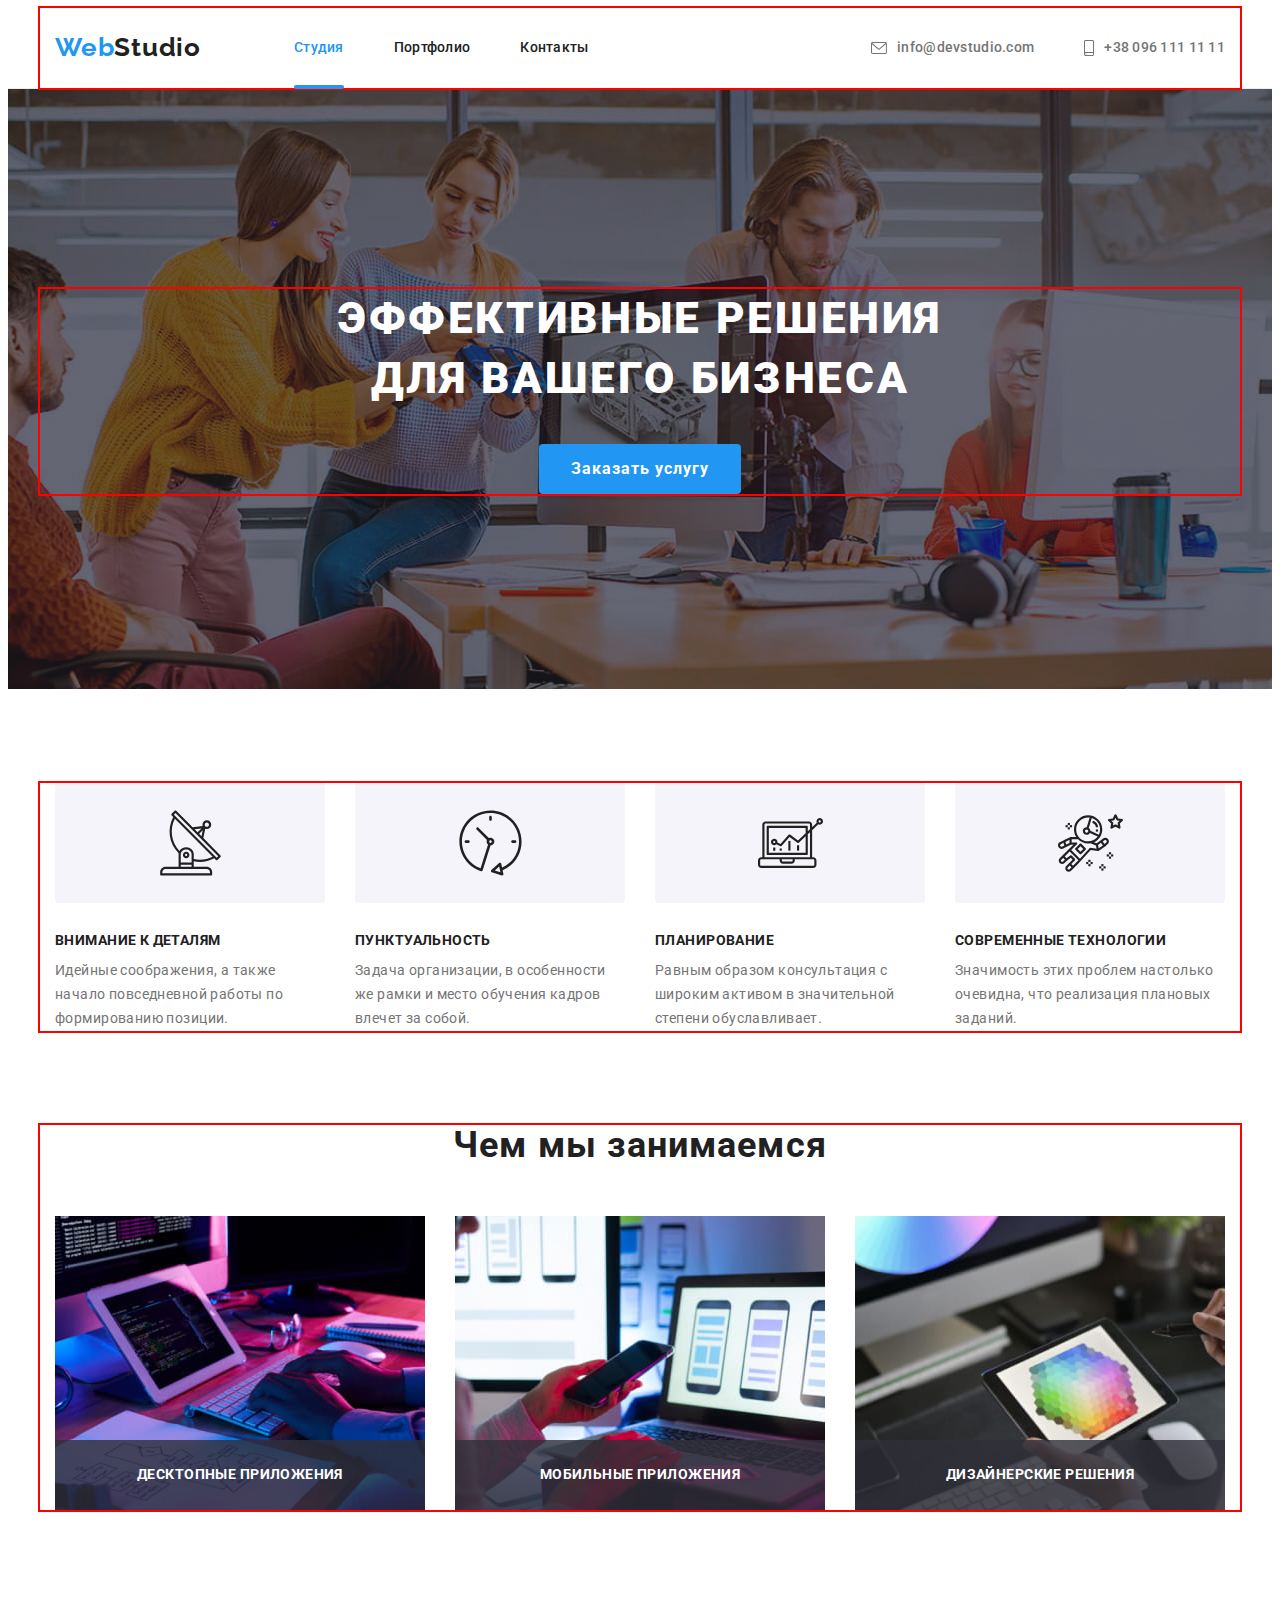
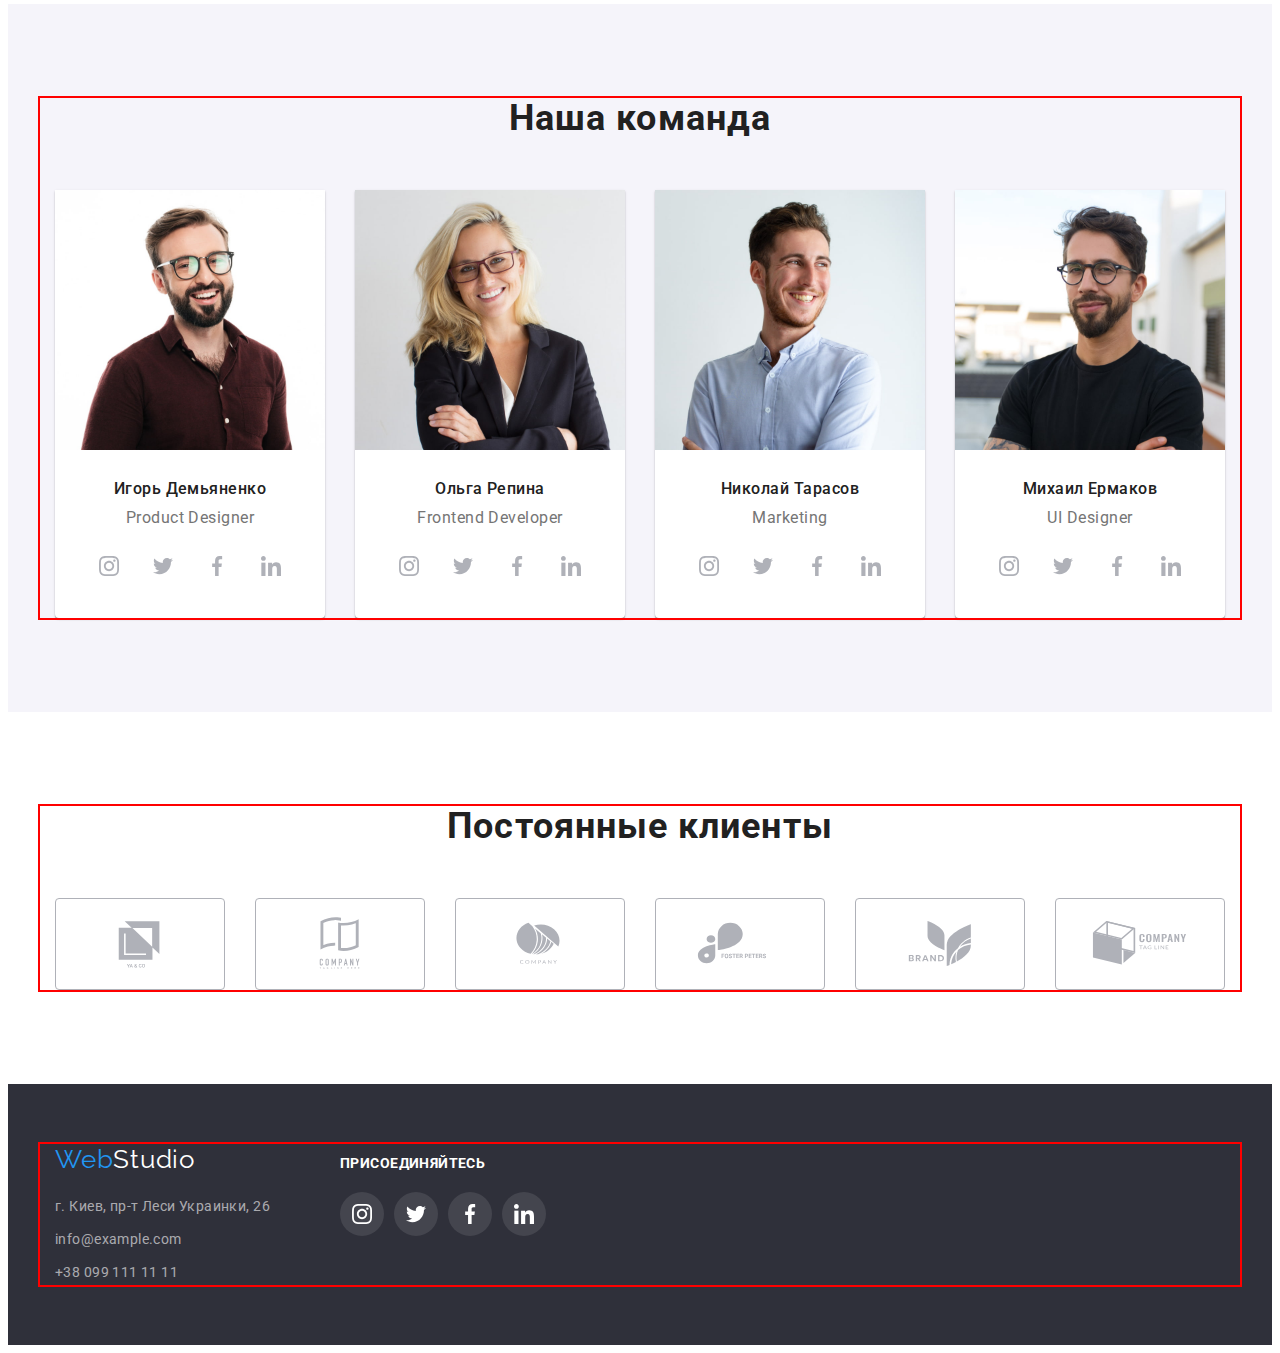
==== index.html @ 6e66786e "adding files" ====
<!DOCTYPE html>
<html lang="ru">
  <head>
    <meta charset="UTF-8" />
    <meta http-equiv="X-UA-Compatible" content="IE=edge" />
    <meta name="viewport" content="width=device-width, initial-scale=1.0" />
    <title>Document</title>
    <link
      href="https://fonts.googleapis.com/css2?family=Raleway:wght@700&family=Roboto:wght@400;500;700;900&display=swap"
      rel="stylesheet"
    />
    <link
      rel="stylesheet"
      href="https://cdnjs.cloudflare.com/ajax/libs/modern-normalize/1.1.0/modern-normalize.min.css"
      integrity="sha512-wpPYUAdjBVSE4KJnH1VR1HeZfpl1ub8YT/NKx4PuQ5NmX2tKuGu6U/JRp5y+Y8XG2tV+wKQpNHVUX03MfMFn9Q=="
      crossorigin="anonymous"
      referrerpolicy="no-referrer"
    />
     <link
    rel="stylesheet"
    href="https://cdnjs.cloudflare.com/ajax/libs/animate.css/4.1.1/animate.min.css"
  />
    <link rel="stylesheet" href="./css/styles.css" />
  </head>
  <body class="page">
    <header class="header">
      <div class="container header-container">
        <nav class="nav-general">
          <a href="" class="logo link">
            <span class="accent">Web</span>Studio
          </a>
          <ul class="sitenav list">
            <li class="nav-item">
              <a class="sitenav-link current link" href="">Студия</a>
            </li>
            <li class="nav-item">
              <a class="sitenav-link link" href="./portfolio.html">Портфолио</a>
            </li>
            <li class="nav-item">
              <a class="sitenav-link link" href="">Контакты</a>
            </li>
          </ul>
        </nav>
        <ul class="authnav-list list">
          <li class="sitenav-item">


            <a class="link authnav-link" href="mailto:info@devstudio.com"
              > <svg class="header-icon" width="16" height="12">
                <use href="./images/symbol-defs.svg#icon-envelope"></use>
                </svg>
              info@devstudio.com</a
            >
          </li>
          <li class="sitenav-item">
            <a class="authnav-link link" href="tel:+380961111111"
              > 
              <svg class="header-icon" width="10" height="16">
                <use href="./images/symbol-defs.svg#icon-smartphone"></use>
                </svg>
                +38 096 111 11 11</a
            >
          </li>
        </ul>
      </div>
    </header>
    <main>
      <section class="hero">
        <div class="container">
          <h1 class="hero-title">Эффективные решения для вашего бизнеса</h1>
          <button class="hero-button" type="button" data-modal-open>Заказать услугу</button>
        </div>
       
      </section>
      <section class="section features">
        <div class="container">
          <h2 class="visually-hidden"> Features </h2>
         
          
          <ul class="features-list list">
            <li class="features-item">
               <div class="features-icon-content">
                      <svg class="features-icon" width="65px" height="70px">
                        <use href="./images/symbol-defs.svg#icon-antenna"></use>
                      </svg>
          </div>
              <h3 class="features-title">Внимание к деталям</h3>
              <p class="features-text">
                Идейные соображения, а также начало повседневной работы по
                формированию позиции.
              </p>
            </li>
            <li class="features-item">
               <div class="features-icon-content">
                      <svg class="features-icon" width="65px" height="70px">
                        <use href="./images/symbol-defs.svg#icon-clock"></use>
                      </svg>
          </div>

              <h3 class="features-title">Пунктуальность</h3>
              <p class="features-text">
                Задача организации, в особенности же рамки и место обучения
                кадров влечет за собой.
              </p>
            </li>
            <li class="features-item">
               <div class="features-icon-content">
                      <svg class="features-icon" width="65px" height="70px">
                        <use href="./images/symbol-defs.svg#icon-diagram"></use>
                      </svg>
          </div>
              
              <h3 class="features-title">Планирование</h3>
              <p class="features-text">
                Равным образом консультация с широким активом в значительной
                степени обуславливает.
              </p>
            </li>
            <li class="features-item">
              <div class="features-icon-content">
                      <svg class="features-icon" width="65px" height="70px">
                        <use href="./images/symbol-defs.svg#icon-astronaut"></use>
                      </svg>
          </div>
              <h3 class="features-title">Современные технологии</h3>
              <p class="features-text">
                Значимость этих проблем настолько очевидна, что реализация
                плановых заданий.
              </p>
            </li>
          </ul>
        </div>
      </section>
      <section class=" section about-us">
        <div class="container">
          <h2 class="about">Чем мы занимаемся</h2>
          <ul class="about-list list">
            <li class="about-item">
                <img
                src="./images/img1.jpg"
                alt="руки на клавиатуре"
                width="370"
                height="294"
              />
              <p class="about-us-text"> Десктопные приложения </p>
              
            </li>
            <li class="about-item">
               
              <img
                src="./images/img2.jpg"
                alt="телефон в руках"
                width="370"
                height="294"
              />
              
               <p class="about-us-text"> Мобильные приложения </p>
              
            </li>
            <li class="about-item">
               
              <img
                src="./images/img3.jpg"
                alt="планшет в руках"
                width="370"
                height="294"
              />
              
               <p class="about-us-text"> Дизайнерские решения </p>
              
            </li>
          </ul>
        </div>
      </section>
      <section class="section team-background">
        <div class="container">
          <h2 class="team">Наша команда</h2>
        <div class="team-content">
          <ul class="team-list list">
            <li class="team-item">
              <img
                src="./images/team1.jpg"
                alt="мужчина в очках"
                width="270"
                height="260"
              />
              <div class="team-padding">
                <h3 class="team-title">Игорь Демьяненко</h3>
                <p class="team-text">Product Designer</p>
                <ul class="team-social-list list">
                  <li class="team-social-item">
                    <a href="" class="team-social-link link">
                      <svg class="team-social-icon" width="20" height="20">
                        <use href="./images/symbol-defs.svg#icon-instagram"></use>
                      </svg>
                    </a>
                  </li>
                   <li class="team-social-item">
                    <a href="" class="team-social-link link">
                      <svg class="team-social-icon" width="20" height="20">
                        <use href="./images/symbol-defs.svg#icon-twitter"></use>
                      </svg>
                    </a>
                  </li>
                   <li class="team-social-item">
                    <a href="" class="team-social-link link">
                      <svg class="team-social-icon" width="20" height="20">
                        <use href="./images/symbol-defs.svg#icon-facebook"></use>
                      </svg>
                    </a>
                  </li>
                   <li class="team-social-item">
                    <a href="" class="team-social-link link">
                      <svg class="team-social-icon" width="20" height="20">
                        <use href="./images/symbol-defs.svg#icon-linkedin"></use>
                      </svg>
                    </a>
                  </li>
                </ul>
              </div>
            </li>
            <li class="team-item">
              <img
                src="./images/team2.jpg"
                alt="женщина в очках"
                width="270"
                height="260"
              />
              <div class="team-padding">
                <h3 class="team-title">Ольга Репина</h3>
                <p class="team-text">Frontend Developer</p>
                 <ul class="team-social-list list">
                  <li class="team-social-item">
                    <a href="" class="team-social-link link">
                      <svg class="team-social-icon" width="20" height="20">
                        <use href="./images/symbol-defs.svg#icon-instagram"></use>
                      </svg>
                    </a>
                  </li>
                   <li class="team-social-item">
                    <a href="" class="team-social-link link">
                      <svg class="team-social-icon" width="20" height="20">
                        <use href="./images/symbol-defs.svg#icon-twitter"></use>
                      </svg>
                    </a>
                  </li>
                   <li class="team-social-item">
                    <a href="" class="team-social-link link">
                      <svg class="team-social-icon" width="20" height="20">
                        <use href="./images/symbol-defs.svg#icon-facebook"></use>
                      </svg>
                    </a>
                  </li>
                   <li class="team-social-item">
                    <a href="" class="team-social-link link">
                      <svg class="team-social-icon" width="20" height="20">
                        <use href="./images/symbol-defs.svg#icon-linkedin"></use>
                      </svg>
                    </a>
                  </li>
                </ul>
              </div>
            </li>
            <li class="team-item">
              <img
                src="./images/team3.jpg"
                alt="мужчина в голубой рубашке"
                width="270"
                height="260"
              />
              <div class="team-padding">
                <h3 class="team-title">Николай Тарасов</h3>
                <p class="team-text">Marketing</p>
                 <ul class="team-social-list list">
                  <li class="team-social-item">
                    <a href="" class="team-social-link link">
                      <svg class="team-social-icon" width="20" height="20">
                        <use href="./images/symbol-defs.svg#icon-instagram"></use>
                      </svg>
                    </a>
                  </li>
                   <li class="team-social-item">
                    <a href="" class="team-social-link link">
                      <svg class="team-social-icon" width="20" height="20">
                        <use href="./images/symbol-defs.svg#icon-twitter"></use>
                      </svg>
                    </a>
                  </li>
                   <li class="team-social-item">
                    <a href="" class="team-social-link link">
                      <svg class="team-social-icon" width="20" height="20">
                        <use href="./images/symbol-defs.svg#icon-facebook"></use>
                      </svg>
                    </a>
                  </li>
                   <li class="team-social-item">
                    <a href="" class="team-social-link link">
                      <svg class="team-social-icon" width="20" height="20">
                        <use href="./images/symbol-defs.svg#icon-linkedin"></use>
                      </svg>
                    </a>
                  </li>
                </ul>
              </div>
            </li>
            <li class="team-item">
              <img
                src="./images/team4.jpg"
                alt="мужчина в черной футболке"
                width="270"
                height="260"
              />
              <div class="team-padding">
                <h3 class="team-title">Михаил Ермаков</h3>
                <p class="team-text">UI Designer</p>
                 <ul class="team-social-list list">
                  <li class="team-social-item">
                    <a href="" class="team-social-link link">
                      <svg class="team-social-icon" width="20" height="20">
                        <use href="./images/symbol-defs.svg#icon-instagram"></use>
                      </svg>
                    </a>
                  </li>
                   <li class="team-social-item">
                    <a href="" class="team-social-link link">
                      <svg class="team-social-icon" width="20" height="20">
                        <use href="./images/symbol-defs.svg#icon-twitter"></use>
                      </svg>
                    </a>
                  </li>
                   <li class="team-social-item">
                    <a href="" class="team-social-link link">
                      <svg class="team-social-icon" width="20" height="20">
                        <use href="./images/symbol-defs.svg#icon-facebook"></use>
                      </svg>
                    </a>
                  </li>
                   <li class="team-social-item">
                    <a href="" class="team-social-link link">
                      <svg class="team-social-icon" width="20" height="20">
                        <use href="./images/symbol-defs.svg#icon-linkedin"></use>
                      </svg>
                    </a>
                  </li>
                </ul>
                </div>
              </div>
            </li>
          </ul>
        </div>
      </section>
      <section class="section">
        <div class="container">
<h2 class="clients-title"> Постоянные клиенты </h2>
<ul class="clients-list list ">
  <li class="client-item">
    <a href="" class="client-link link">
      <svg class="client-icon" width="106" height="60">
        <use href="./images/symbol-defs.svg#icon-yaco"></use>
      </svg>
    </a>
  </li>
  <li class="client-item">
    <a href="" class="client-link link">
      <svg class="client-icon" width="106" height="60">
        <use href="./images/symbol-defs.svg#icon-tagline"></use>
      </svg>
      </a>
  </li>
  <li class="client-item">
    <a href="" class="client-link link">
      <svg class="client-icon" width="106" height="60">
        <use href="./images/symbol-defs.svg#icon-company"></use>
      </svg>
      </a>
  </li>
  <li class="client-item">
    <a href="" class="client-link link">
      <svg class="client-icon" width="106" height="60">
        <use href="./images/symbol-defs.svg#icon-union4"></use>
      </svg>
      </a>
  </li>
  <li class="client-item">
    <a href="" class="client-link link">
      <svg class="client-icon" width="106" height="60">
        <use href="./images/symbol-defs.svg#icon-brand"></use>
      </svg>
      </a>
  </li>
  <li class="client-item">
     <a href="" class="client-link link">
      <svg class="client-icon" width="106" height="60">
        <use href="./images/symbol-defs.svg#icon-tag"></use>
      </svg>
      </a>
  </li>
</ul>
        </div>
      </section>
    </main>
    <footer class="footer">
      <div class="container footer-container">
        <div class="footer-content">
        <a href="" class="footer-logo link">
          <span class="footer-accent">Web</span>Studio
        </a>
        <address class="footer-address">
          <ul class="footer-list">
            <li class="footer-items">
              <a
                class="infofooter-link link"
                href="https://goo.gl/maps/jRYS7xwpVxC2w3iY8"
                target="_blank"
                rel="nooppener noreferrer"
              >
                г. Киев, пр-т Леси Украинки, 26
              </a>
            </li>
              <li class="footer-items">
              <a class="infofooter-link link" href="mailto:info@example.com"
                >info@example.com
              </a>
            </li>
            <li class="footer-items">
              <a class="infofooter-link link" href="tel:+380991111111"
                >+38 099 111 11 11</a
              >
            </li>
          </ul>
        </address>
        </div>
        <div class="join-content">
          <h2 class="footer-social-title">
            Присоединяйтесь
          </h2>
          <ul class="footer-social-list list">
             <li class="footer-social-item">
                    <a href="" class="footer-social-link link">
                      <svg class="footer-social-icon" width="20" height="20">
                        <use href="./images/symbol-defs.svg#icon-instagram"></use>
                      </svg>
                    </a>
                  </li>
              <li class="footer-social-item">
                    <a href="" class="footer-social-link link">
                      <svg class="footer-social-icon" width="20" height="20">
                        <use href="./images/symbol-defs.svg#icon-twitter"></use>
                      </svg>
                    </a>
                  </li>
                   <li class="footer-social-item">
                    <a href="" class="footer-social-link link">
                      <svg class="footer-social-icon" width="20" height="20">
                        <use href="./images/symbol-defs.svg#icon-facebook"></use>
                      </svg>
                    </a>
                  </li>
                   <li class="footer-social-item">
                    <a href="" class="footer-social-link link">
                      <svg class="footer-social-icon" width="20" height="20">
                        <use href="./images/symbol-defs.svg#icon-linkedin"></use>
                      </svg>
                    </a>
                  </li>
          </ul>
        </div>
      </div>
    </footer>
    <div class="backdrop is-hidden" data-modal>
      <div class="modal">
        <button type="button" class="modal-close" data-modal-close>
           <svg class="modal-icon" width="18" height="18">
                        <use href="./images/symbol-defs.svg#icon-x"></use>
                      </svg>

        </button>
      </div>
    </div>
    <script src="./js/modal.js"></script>
  </body>
</html>
---- css/styles.css ----
html {
  box-sizing: border-box;
}
*,
*::before,
*::after {
  box-sizing: inherit;
}
:root {
  --primary-text-color: #212121;
  --primary-white-color: #ffffff;
  --accent-color: #2196f3;
  --secondary-text-color: #757575;
  --header-background-color: #2f303a;
  --secondary-background-color: #f5f4fa;
  --typical-margin: 10px;
}
body {
  color: var(--primary-text-color);
  font-family: Roboto, sans-serif;
  background-color: var(--primary-white-color);
}

p,
h1,
h2,
h3,
h4,
h5,
h6 {
  margin: 0;
}

img {
  display: block;
  max-width: 100%;
  height: auto;
}
ul {
  margin: 0;
  padding-left: 0;
}
button {
  font-family: inherit;
  cursor: pointer;
  border: 0;
}
.visually-hidden {
  position: absolute;
  width: 1px;
  height: 1px;
  margin: -1px;
  border: 0;
  padding: 0;
  white-space: nowrap;
  clip-path: inset(100%);
  clip: rect(0 0 0 0);
  overflow: hidden;
}
.container {
  width: 1200px;
  padding-left: 15px;
  padding-right: 15px;
  margin: 0 auto;
  outline: 2px solid red;
}
.header {
  border-bottom: 1px solid #ececec;
}
.page {
  color: var(--primary-text-color);
  background-color: var(--primary-white-color);
}
.logo {
  color: var(--primary-text-color);
  font-family: Raleway, sans-serif;
  font-weight: 700;
  font-size: 26px;
  line-height: 1.2;
  letter-spacing: 0.03em;
  margin-right: 93px;
  transition: color 250ms cubic-bezier(0.4, 0, 0.2, 1);
}
.accent {
  color: var(--accent-color);
  transition: color 250ms cubic-bezier(0.4, 0, 0.2, 1);
}
.logo:hover,
.logo:focus {
  color: var(--accent-color);
}
.accent:hover,
.accent:focus {
  color: var(--primary-text-color);
}
.list {
  list-style: none;
}

.link {
  text-decoration: none;
}
/* основной цвет текста #212121 */
/* цвет второстепенного текста #757575 */
/* цвет ссылок синий #2196F3 */
/* белый цвет #FFFFFF */
/* цвет фона шапки и футера #2F303A; */
/* цвет фона основной #E5E5E5; */
/* цвет фона вторичный #F5F4FA; */

/* site-nav */

.header-container {
  display: flex;
  align-items: center;
}
.nav-general {
  display: flex;
  align-items: center;
}
.sitenav {
  color: var(--primary-text-color);
  font-weight: 500;
  font-size: 14px;
  line-height: 1.14;
  letter-spacing: 0.02em;
  display: flex;
}
.nav-item:not(:last-child) {
  margin-right: 50px;
}
.sitenav-link {
  display: block;
  color: var(--primary-text-color);
  font-weight: 500;
  font-size: 14px;
  line-height: 1.14;
  letter-spacing: 0.02em;
  padding-top: 32px;
  padding-bottom: 32px;
  position: relative;
  transition: color 250ms cubic-bezier(0.4, 0, 0.2, 1);
}

.sitenav-link:hover,
.sitenav-link:focus {
  color: var(--accent-color);
}
.link.current::after {
  content: "";
  display: block;
  position: absolute;
  background-color: var(--accent-color);
  left: 0;
  bottom: -1px;
  width: 100%;
  height: 4px;
  border-radius: 2px;
  transition: transform 250ms cubic-bezier(0.4, 0, 0.2, 1);
}

.link.current {
  color: var(--accent-color);
}

.authnav-list {
  display: flex;
  margin-left: auto;
}
.sitenav-item:not(:last-child) {
  margin-right: 50px;
}
.header-icon {
  fill: currentColor;
  transition: fill 250ms cubic-bezier(0.4, 0, 0.2, 1);
}
.sitenav-item {
  display: flex;
  justify-content: center;
}
.authnav-link {
  display: flex;
  align-items: center;
  transition: color 250ms cubic-bezier(0.4, 0, 0.2, 1);

  font-weight: 500;
  font-size: 14px;
  line-height: 1.14;
  letter-spacing: 0.02em;
  color: var(--secondary-text-color);
}
.header-icon:hover,
.header-icon:focus {
  fill: var(--accent-color);
}
.header-icon {
  margin-right: var(--typical-margin);
}

.authnav-link:hover,
.authnav-link:focus {
  color: var(--accent-color);
}
.hero {
  padding-top: 200px;
  padding-bottom: 200px;
  text-align: center;
  display: block;
  background-image: linear-gradient(
      rgba(47, 48, 58, 0.4),
      rgba(47, 48, 58, 0.4)
    ),
    url(../images/background.jpg);
  background-repeat: no-repeat;
  height: 600px;
  background-position: center;
  background-size: cover;
  background-color: #c4c4c4;
  max-width: 1600px;
  margin: 0 auto;
}

.hero-title {
  color: var(--primary-white-color);
  font-weight: 900;
  font-size: 44px;
  line-height: 1.36;
  text-align: center;
  letter-spacing: 0.06em;
  text-transform: uppercase;
  width: 696px;
  margin-bottom: 35px;
  margin-right: auto;
  margin-left: auto;
}

.hero-button {
  display: inline-block;
  color: var(--primary-white-color);
  background-color: var(--accent-color);
  font-weight: 700;
  font-size: 16px;
  line-height: 1.87;
  letter-spacing: 0.06em;
  align-items: center;
  text-align: center;
  min-width: 200px;
  min-height: 50px;
  border-radius: 4px;
  padding: 10px 32px;
  box-shadow: 0px 4px 4px rgba(0, 0, 0, 0.15);
}
.section {
  padding-top: 94px;
  padding-bottom: 94px;
}
.features .container {
  display: flex;
}
.features-list {
  display: flex;
  justify-content: center;
}

.features-icon-content {
  width: 270px;
  height: 120px;
  display: flex;
  padding: 0;
  border: none;
  background-size: auto;
  background-repeat: no-repeat;
  background-position: center;
  background-color: #f5f4fa;
  border-radius: 4px;
  align-items: center;
  justify-content: center;
}
.features-icon {
  display: flex;
  fill: currentColor;
}
.features-item:not(:last-child) {
  margin-right: 30px;
}
.features-title {
  font-weight: 700;
  font-size: 14px;
  line-height: 1.14;
  letter-spacing: 0.03em;
  text-transform: uppercase;
  color: var(--primary-text-color);
  margin-bottom: var(--typical-margin);
  margin-top: 30px;
}
.features-text {
  color: var(--secondary-text-color);
  font-size: 14px;
  line-height: 1.71;
  letter-spacing: 0.03em;
}
.features .list {
  padding: 0px;
}

.about-item {
  position: relative;
}

.about-us-text {
  display: flex;
  position: absolute;
  width: 370px;
  height: 70px;
  left: 0;
  bottom: 0;
  background: rgba(47, 48, 58, 0.8);
  justify-content: center;
  font-weight: 700;
  font-size: 14px;
  line-height: 1.14;
  align-items: center;

  letter-spacing: 0.03em;
  text-transform: uppercase;

  color: var(--primary-white-color);
}
.about-us {
  padding-top: 0;
}
.about {
  margin-bottom: 50px;
  min-width: 376px;
}
.about-item + .about-item {
  margin-left: 30px;
}
.about-list {
  display: flex;
  justify-content: space-between;
}

.team-background {
  background-color: var(--secondary-background-color);
}
.about,
.team {
  font-size: 36px;
  line-height: 1.16;
  text-align: center;
  letter-spacing: 0.03em;
  color: var(--primary-text-color);
}
.team-content {
  display: flex;
}
.team-item {
  width: 270px;
  background-color: var(--primary-white-color);
  box-shadow: 0px 1px 3px rgba(0, 0, 0, 0.12), 0px 1px 1px rgba(0, 0, 0, 0.14),
    0px 2px 1px rgba(0, 0, 0, 0.2);
  border-radius: 0px 0px 4px 4px;
}
.team-item + .team-item {
  margin-left: 30px;
}
.team {
  margin-bottom: 50px;
}
.team-list {
  display: flex;
}
.team-title {
  font-weight: 500;
  font-size: 16px;
  line-height: 1.18;
  text-align: center;
  letter-spacing: 0.03em;
  color: var(--primary-text-color);
  margin-bottom: var(--typical-margin);
}
.team-text {
  font-size: 16px;
  line-height: 1.18;
  text-align: center;
  letter-spacing: 0.03em;
  color: var(--secondary-text-color);
}

.team-padding {
  padding-top: 30px;
  padding-bottom: 30px;
}
.team-social-list {
  display: flex;
  justify-content: center;
  margin-top: 16px;
}
.team-social-item + .team-social-item {
  margin-left: 10px;
}

.team-social-link {
  width: 44px;
  height: 44px;
  border-radius: 50%;
  display: flex;
  align-items: center;
  justify-content: center;
  fill: #afb1b8;
  transition: background-color 250ms cubic-bezier(0.4, 0, 0.2, 1),
    fill 250ms cubic-bezier(0.4, 0, 0.2, 1);
}
.team-social-link:hover,
.team-social-link:focus {
  background-color: var(--accent-color);
  fill: var(--primary-white-color);
}
.portfolio-section {
  padding-top: 94px;
  padding-bottom: 94px;
}

.button-items + .button-items {
  margin-left: 8px;
}
.button-list {
  margin-bottom: 50px;
  display: flex;
  justify-content: center;
}
.button-primary {
  color: var(--primary-text-color);
  background-color: var(--secondary-background-color);
  font-weight: 500;
  font-size: 16px;
  line-height: 1.62;
  letter-spacing: 0.03em;
  text-align: center;
  border-radius: 4px;
  padding: 6px 22px;
  transition: color 250ms cubic-bezier(0.4, 0, 0.2, 1),
    background-color 250ms cubic-bezier(0.4, 0, 0.2, 1),
    box-shadow 250ms cubic-bezier(0.4, 0, 0.2, 1),
    border-radius 250ms cubic-bezier(0.4, 0, 0.2, 1);
}
.button-primary:hover,
.button-primary:focus {
  color: var(--primary-white-color);
  background-color: var(--accent-color);
  box-shadow: 0px 3px 1px rgba(0, 0, 0, 0.1), 0px 1px 2px rgba(0, 0, 0, 0.08),
    0px 2px 2px rgba(0, 0, 0, 0.12);
  border-radius: 4px;
}
.items-portfolio {
  padding: 20px 24px;
  border-left: 1px solid #eeeeee;
  border-right: 1px solid #eeeeee;
  border-bottom: 1px solid #eeeeee;
}
.items-title {
  font-weight: 700;
  font-size: 18px;
  line-height: 2;
  letter-spacing: 0.06em;
  color: var(--primary-text-color);
  margin-bottom: 4px;
}

.image-portfolio {
  position: relative;
  overflow: hidden;
}
.projects-overlay {
  position: absolute;
  display: inline-block;
  top: 0;
  left: 0;
  width: 100%;
  height: 100%;
  background: rgba(33, 150, 243, 0.9);
  transform: translateY(100%);
  transition: transform 250ms cubic-bezier(0.4, 0, 0.2, 1);
}
.image-portfolio-text {
  font-weight: 400;
  font-size: 18px;
  line-height: 1.56;
  letter-spacing: 0.03em;
  color: var(--primary-white-color);
  position: absolute;
  width: 100%;
  top: 50%;
  left: 50%;
  transform: translate(-50%, -50%);
  padding: 63px 24px;
  display: block;
}

.projects-list {
  display: flex;
  flex-wrap: wrap;
}
.projects-item {
  width: 370px;
  margin-right: 30px;
  margin-bottom: 30px;
  background: #ffffff;
}
.projects-link {
  display: block;
  transition: box-shadow 250ms cubic-bezier(0.4, 0, 0.2, 1);
}
.projects-link:hover .projects-overlay,
.projects-link:focus .projects-overlay {
  transform: translateY(0);
}

.projects-link:hover,
.projects-link:focus {
  box-shadow: 0px 1px 1px rgba(0, 0, 0, 0.12), 0px 4px 4px rgba(0, 0, 0, 0.06),
    1px 4px 6px rgba(0, 0, 0, 0.16);
}
.projects-item:nth-child(3n) {
  margin-right: 0;
}

.projects-item:nth-last-child(-n + 3) {
  margin-bottom: 0;
}
.items-text {
  font-size: 16px;
  line-height: 1.87;
  letter-spacing: 0.03em;
  color: var(--secondary-text-color);
}
.clients-title {
  font-size: 36px;
  line-height: 1.16;
  text-align: center;
  letter-spacing: 0.03em;
  color: var(--primary-text-color);
  margin-bottom: 50px;
}

/* -------- */

.client-item {
  width: 170px;
  height: 92px;
}

.client-link {
  display: flex;
  align-items: center;
  justify-content: center;
  border: 1px solid #afb1b8;
  box-sizing: border-box;
  border-radius: 4px;
  width: 100%;
  height: 100%;
  fill: #afb1b8;
  width: 170px;
  height: 92px;
  fill: #afb1b8;
  transition: border-color 250ms cubic-bezier(0.4, 0, 0.2, 1),
    fill 250ms cubic-bezier(0.4, 0, 0.2, 1);
}

.client-link:hover,
.client-link:focus {
  fill: var(--accent-color);
  border-color: var(--accent-color);
}

.clients-list {
  display: flex;
}

.client-item + .client-item {
  margin-left: 30px;
}

footer {
  background-color: var(--header-background-color);
}
.footer {
  padding-top: 60px;
  padding-bottom: 60px;
}
.footer-logo {
  color: var(--primary-white-color);
  font-family: Raleway, sans-serif;
  font-size: 26px;
  line-height: 1.2;
  letter-spacing: 0.03em;
  transition: color 250ms cubic-bezier(0.4, 0, 0.2, 1);
}
.footer-logo:hover,
.footer-logo:focus {
  color: var(--accent-color);
}
.footer-accent {
  color: var(--accent-color);
  transition: color 250ms cubic-bezier(0.4, 0, 0.2, 1);
}
.footer-accent:hover,
.footer-accent:focus {
  color: var(--primary-white-color);
}
.footer-items:not(:last-child) {
  margin-bottom: 9px;
}

.footer-list {
  list-style: none;
  font-style: normal;
}
.footer-address {
  margin-top: 20px;
}
.infofooter-link:hover,
.infofooter-link:focus {
  color: var(--primary-white-color);
}
.infofooter-link {
  font-weight: 400;
  font-size: 14px;
  line-height: 1.71;
  letter-spacing: 0.03em;
  color: rgba(255, 255, 255, 0.6);
  transition: color 250ms cubic-bezier(0.4, 0, 0.2, 1);
}

.footer-social-title {
  font-weight: 700;
  font-size: 14px;
  line-height: 1.14;
  letter-spacing: 0.03em;
  text-transform: uppercase;
  color: #ffffff;
  margin-bottom: 20px;
}

.footer-container {
  display: flex;
  align-items: baseline;
}

.join-content {
  margin-left: 70px;
}

.footer-social-list {
  display: flex;
}
.footer-social-item + .footer-social-item {
  margin-left: 10px;
}

.footer-social-link {
  width: 44px;
  height: 44px;
  border-radius: 50%;
  display: flex;
  align-items: center;
  justify-content: center;
  fill: var(--primary-white-color);
  background-color: rgba(255, 255, 255, 0.1);
  transition: fill 250ms cubic-bezier(0.4, 0, 0.2, 1),
    background-color 250ms cubic-bezier(0.4, 0, 0.2, 1);
}
.footer-social-link:hover,
.footer-social-link:focus {
  background-color: var(--accent-color);
  fill: var(--primary-white-color);
}
.backdrop {
  position: fixed;
  width: 100%;
  height: 100%;
  top: 0;
  left: 0;
  background: rgba(0, 0, 0, 0.2);
  transition: opacity 250ms, visibility 250ms;
}
.backdrop.is-hidden .modal {
  transform: scale(0);
}

.modal {
  position: absolute;
  width: 528px;
  height: 581px;
  left: 50%;
  top: 50%;
  transform: translate(-50%, -50%) scale(1);
  background: var(--primary-white-color);
  box-shadow: 0px 1px 3px rgba(0, 0, 0, 0.12), 0px 1px 1px rgba(0, 0, 0, 0.14),
    0px 2px 1px rgba(0, 0, 0, 0.2);
  border-radius: 4px;
}
.modal-close {
  position: absolute;
  width: 30px;
  height: 30px;
  right: 10px;
  top: 10px;
  background: var(--primary-white-color);
  border: 1px solid rgba(0, 0, 0, 0.1);
  box-sizing: border-box;
}
.modal-icon {
  position: absolute;
  width: 18px;
  height: 18px;
  right: 5px;
  top: 5px;
}
.is-hidden {
  opacity: 0;
  visibility: hidden;
  pointer-events: none;
}
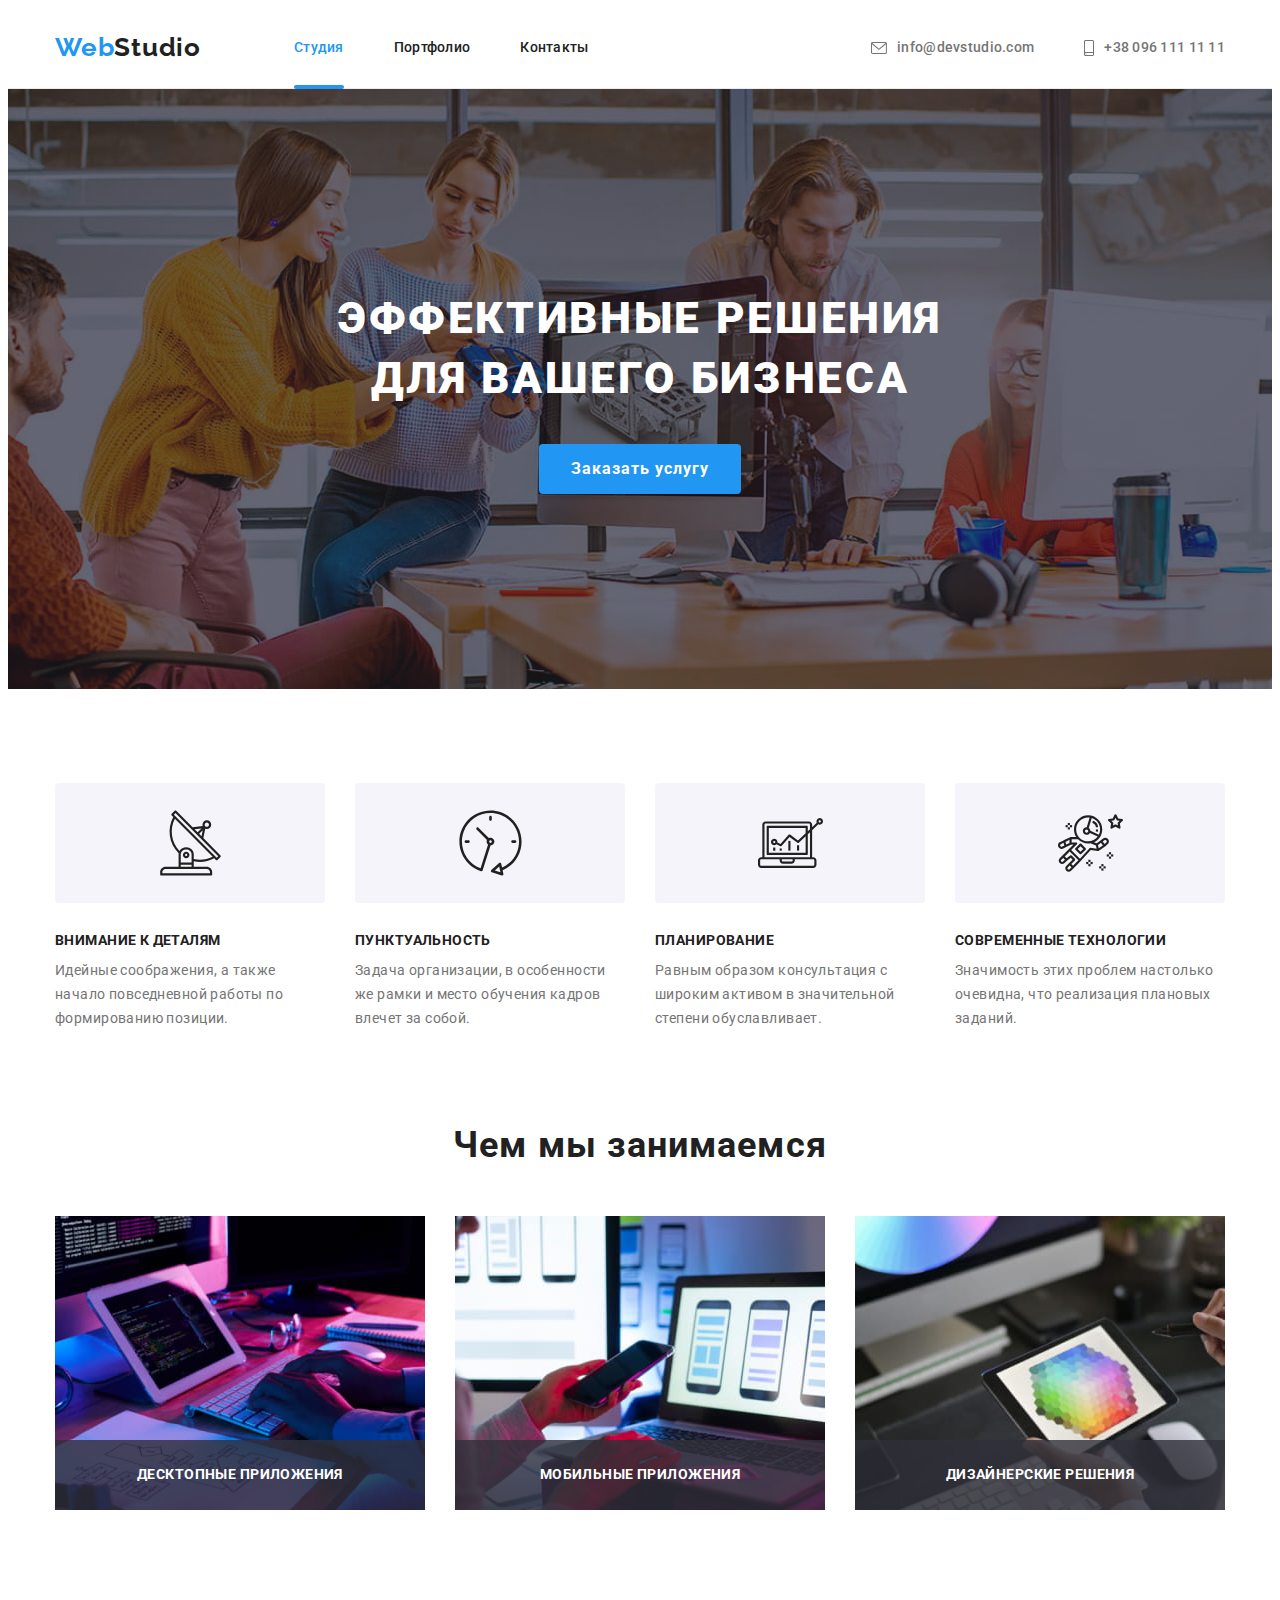
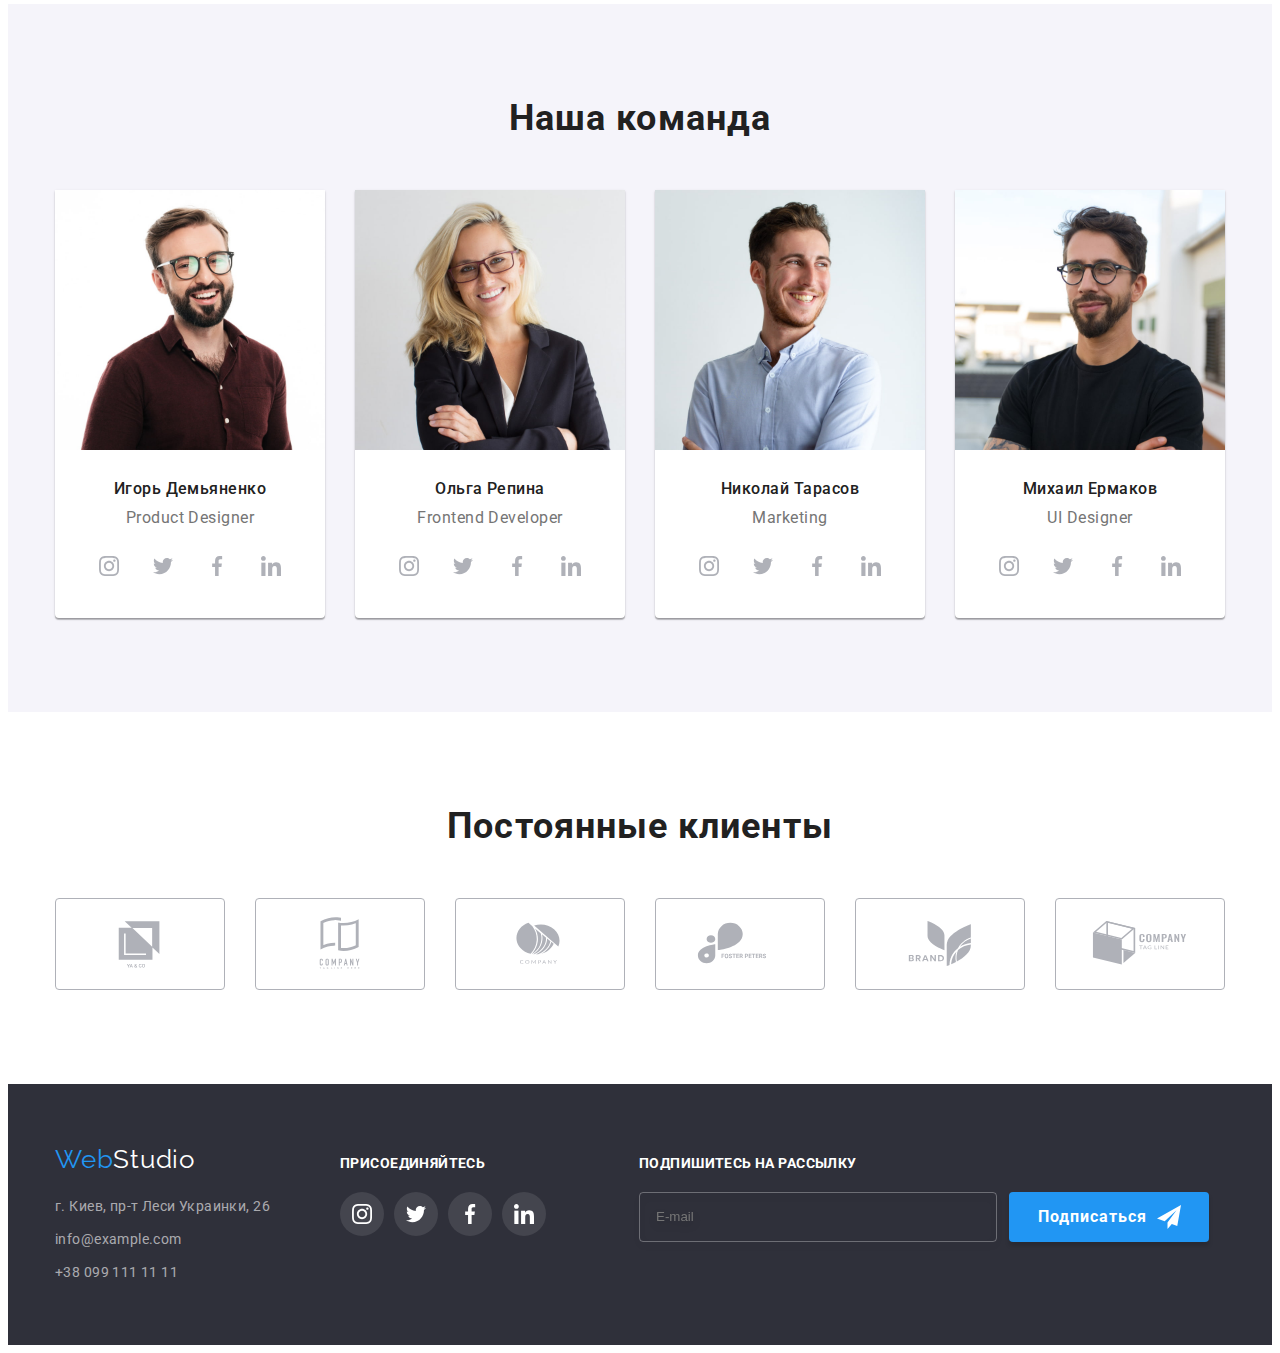
==== commit 8e9e7c66: "adding forms" ====
--- a/index.html
+++ b/index.html
@@ -16,10 +16,10 @@
       crossorigin="anonymous"
       referrerpolicy="no-referrer"
     />
-     <link
-    rel="stylesheet"
-    href="https://cdnjs.cloudflare.com/ajax/libs/animate.css/4.1.1/animate.min.css"
-  />
+    <link
+      rel="stylesheet"
+      href="https://cdnjs.cloudflare.com/ajax/libs/animate.css/4.1.1/animate.min.css"
+    />
     <link rel="stylesheet" href="./css/styles.css" />
   </head>
   <body class="page">
@@ -43,22 +43,19 @@
         </nav>
         <ul class="authnav-list list">
           <li class="sitenav-item">
-
-
-            <a class="link authnav-link" href="mailto:info@devstudio.com"
-              > <svg class="header-icon" width="16" height="12">
+            <a class="link authnav-link" href="mailto:info@devstudio.com">
+              <svg class="header-icon" width="16" height="12">
                 <use href="./images/symbol-defs.svg#icon-envelope"></use>
-                </svg>
+              </svg>
               info@devstudio.com</a
             >
           </li>
           <li class="sitenav-item">
-            <a class="authnav-link link" href="tel:+380961111111"
-              > 
+            <a class="authnav-link link" href="tel:+380961111111">
               <svg class="header-icon" width="10" height="16">
                 <use href="./images/symbol-defs.svg#icon-smartphone"></use>
-                </svg>
-                +38 096 111 11 11</a
+              </svg>
+              +38 096 111 11 11</a
             >
           </li>
         </ul>
@@ -68,22 +65,22 @@
       <section class="hero">
         <div class="container">
           <h1 class="hero-title">Эффективные решения для вашего бизнеса</h1>
-          <button class="hero-button" type="button" data-modal-open>Заказать услугу</button>
-        </div>
-       
+          <button class="hero-button" type="button" data-modal-open>
+            Заказать услугу
+          </button>
+        </div>
       </section>
       <section class="section features">
         <div class="container">
-          <h2 class="visually-hidden"> Features </h2>
-         
-          
+          <h2 class="visually-hidden">Features</h2>
+
           <ul class="features-list list">
             <li class="features-item">
-               <div class="features-icon-content">
-                      <svg class="features-icon" width="65px" height="70px">
-                        <use href="./images/symbol-defs.svg#icon-antenna"></use>
-                      </svg>
-          </div>
+              <div class="features-icon-content">
+                <svg class="features-icon" width="65px" height="70px">
+                  <use href="./images/symbol-defs.svg#icon-antenna"></use>
+                </svg>
+              </div>
               <h3 class="features-title">Внимание к деталям</h3>
               <p class="features-text">
                 Идейные соображения, а также начало повседневной работы по
@@ -91,11 +88,11 @@
               </p>
             </li>
             <li class="features-item">
-               <div class="features-icon-content">
-                      <svg class="features-icon" width="65px" height="70px">
-                        <use href="./images/symbol-defs.svg#icon-clock"></use>
-                      </svg>
-          </div>
+              <div class="features-icon-content">
+                <svg class="features-icon" width="65px" height="70px">
+                  <use href="./images/symbol-defs.svg#icon-clock"></use>
+                </svg>
+              </div>
 
               <h3 class="features-title">Пунктуальность</h3>
               <p class="features-text">
@@ -104,12 +101,12 @@
               </p>
             </li>
             <li class="features-item">
-               <div class="features-icon-content">
-                      <svg class="features-icon" width="65px" height="70px">
-                        <use href="./images/symbol-defs.svg#icon-diagram"></use>
-                      </svg>
-          </div>
-              
+              <div class="features-icon-content">
+                <svg class="features-icon" width="65px" height="70px">
+                  <use href="./images/symbol-defs.svg#icon-diagram"></use>
+                </svg>
+              </div>
+
               <h3 class="features-title">Планирование</h3>
               <p class="features-text">
                 Равным образом консультация с широким активом в значительной
@@ -118,10 +115,10 @@
             </li>
             <li class="features-item">
               <div class="features-icon-content">
-                      <svg class="features-icon" width="65px" height="70px">
-                        <use href="./images/symbol-defs.svg#icon-astronaut"></use>
-                      </svg>
-          </div>
+                <svg class="features-icon" width="65px" height="70px">
+                  <use href="./images/symbol-defs.svg#icon-astronaut"></use>
+                </svg>
+              </div>
               <h3 class="features-title">Современные технологии</h3>
               <p class="features-text">
                 Значимость этих проблем настолько очевидна, что реализация
@@ -131,43 +128,38 @@
           </ul>
         </div>
       </section>
-      <section class=" section about-us">
+      <section class="section about-us">
         <div class="container">
           <h2 class="about">Чем мы занимаемся</h2>
           <ul class="about-list list">
             <li class="about-item">
-                <img
+              <img
                 src="./images/img1.jpg"
                 alt="руки на клавиатуре"
                 width="370"
                 height="294"
               />
-              <p class="about-us-text"> Десктопные приложения </p>
-              
+              <p class="about-us-text">Десктопные приложения</p>
             </li>
             <li class="about-item">
-               
               <img
                 src="./images/img2.jpg"
                 alt="телефон в руках"
                 width="370"
                 height="294"
               />
-              
-               <p class="about-us-text"> Мобильные приложения </p>
-              
+
+              <p class="about-us-text">Мобильные приложения</p>
             </li>
             <li class="about-item">
-               
               <img
                 src="./images/img3.jpg"
                 alt="планшет в руках"
                 width="370"
                 height="294"
               />
-              
-               <p class="about-us-text"> Дизайнерские решения </p>
-              
+
+              <p class="about-us-text">Дизайнерские решения</p>
             </li>
           </ul>
         </div>
@@ -175,306 +167,430 @@
       <section class="section team-background">
         <div class="container">
           <h2 class="team">Наша команда</h2>
-        <div class="team-content">
-          <ul class="team-list list">
-            <li class="team-item">
-              <img
-                src="./images/team1.jpg"
-                alt="мужчина в очках"
-                width="270"
-                height="260"
-              />
-              <div class="team-padding">
-                <h3 class="team-title">Игорь Демьяненко</h3>
-                <p class="team-text">Product Designer</p>
-                <ul class="team-social-list list">
-                  <li class="team-social-item">
-                    <a href="" class="team-social-link link">
-                      <svg class="team-social-icon" width="20" height="20">
-                        <use href="./images/symbol-defs.svg#icon-instagram"></use>
-                      </svg>
-                    </a>
-                  </li>
-                   <li class="team-social-item">
-                    <a href="" class="team-social-link link">
-                      <svg class="team-social-icon" width="20" height="20">
-                        <use href="./images/symbol-defs.svg#icon-twitter"></use>
-                      </svg>
-                    </a>
-                  </li>
-                   <li class="team-social-item">
-                    <a href="" class="team-social-link link">
-                      <svg class="team-social-icon" width="20" height="20">
-                        <use href="./images/symbol-defs.svg#icon-facebook"></use>
-                      </svg>
-                    </a>
-                  </li>
-                   <li class="team-social-item">
-                    <a href="" class="team-social-link link">
-                      <svg class="team-social-icon" width="20" height="20">
-                        <use href="./images/symbol-defs.svg#icon-linkedin"></use>
-                      </svg>
-                    </a>
-                  </li>
-                </ul>
-              </div>
-            </li>
-            <li class="team-item">
-              <img
-                src="./images/team2.jpg"
-                alt="женщина в очках"
-                width="270"
-                height="260"
-              />
-              <div class="team-padding">
-                <h3 class="team-title">Ольга Репина</h3>
-                <p class="team-text">Frontend Developer</p>
-                 <ul class="team-social-list list">
-                  <li class="team-social-item">
-                    <a href="" class="team-social-link link">
-                      <svg class="team-social-icon" width="20" height="20">
-                        <use href="./images/symbol-defs.svg#icon-instagram"></use>
-                      </svg>
-                    </a>
-                  </li>
-                   <li class="team-social-item">
-                    <a href="" class="team-social-link link">
-                      <svg class="team-social-icon" width="20" height="20">
-                        <use href="./images/symbol-defs.svg#icon-twitter"></use>
-                      </svg>
-                    </a>
-                  </li>
-                   <li class="team-social-item">
-                    <a href="" class="team-social-link link">
-                      <svg class="team-social-icon" width="20" height="20">
-                        <use href="./images/symbol-defs.svg#icon-facebook"></use>
-                      </svg>
-                    </a>
-                  </li>
-                   <li class="team-social-item">
-                    <a href="" class="team-social-link link">
-                      <svg class="team-social-icon" width="20" height="20">
-                        <use href="./images/symbol-defs.svg#icon-linkedin"></use>
-                      </svg>
-                    </a>
-                  </li>
-                </ul>
-              </div>
-            </li>
-            <li class="team-item">
-              <img
-                src="./images/team3.jpg"
-                alt="мужчина в голубой рубашке"
-                width="270"
-                height="260"
-              />
-              <div class="team-padding">
-                <h3 class="team-title">Николай Тарасов</h3>
-                <p class="team-text">Marketing</p>
-                 <ul class="team-social-list list">
-                  <li class="team-social-item">
-                    <a href="" class="team-social-link link">
-                      <svg class="team-social-icon" width="20" height="20">
-                        <use href="./images/symbol-defs.svg#icon-instagram"></use>
-                      </svg>
-                    </a>
-                  </li>
-                   <li class="team-social-item">
-                    <a href="" class="team-social-link link">
-                      <svg class="team-social-icon" width="20" height="20">
-                        <use href="./images/symbol-defs.svg#icon-twitter"></use>
-                      </svg>
-                    </a>
-                  </li>
-                   <li class="team-social-item">
-                    <a href="" class="team-social-link link">
-                      <svg class="team-social-icon" width="20" height="20">
-                        <use href="./images/symbol-defs.svg#icon-facebook"></use>
-                      </svg>
-                    </a>
-                  </li>
-                   <li class="team-social-item">
-                    <a href="" class="team-social-link link">
-                      <svg class="team-social-icon" width="20" height="20">
-                        <use href="./images/symbol-defs.svg#icon-linkedin"></use>
-                      </svg>
-                    </a>
-                  </li>
-                </ul>
-              </div>
-            </li>
-            <li class="team-item">
-              <img
-                src="./images/team4.jpg"
-                alt="мужчина в черной футболке"
-                width="270"
-                height="260"
-              />
-              <div class="team-padding">
-                <h3 class="team-title">Михаил Ермаков</h3>
-                <p class="team-text">UI Designer</p>
-                 <ul class="team-social-list list">
-                  <li class="team-social-item">
-                    <a href="" class="team-social-link link">
-                      <svg class="team-social-icon" width="20" height="20">
-                        <use href="./images/symbol-defs.svg#icon-instagram"></use>
-                      </svg>
-                    </a>
-                  </li>
-                   <li class="team-social-item">
-                    <a href="" class="team-social-link link">
-                      <svg class="team-social-icon" width="20" height="20">
-                        <use href="./images/symbol-defs.svg#icon-twitter"></use>
-                      </svg>
-                    </a>
-                  </li>
-                   <li class="team-social-item">
-                    <a href="" class="team-social-link link">
-                      <svg class="team-social-icon" width="20" height="20">
-                        <use href="./images/symbol-defs.svg#icon-facebook"></use>
-                      </svg>
-                    </a>
-                  </li>
-                   <li class="team-social-item">
-                    <a href="" class="team-social-link link">
-                      <svg class="team-social-icon" width="20" height="20">
-                        <use href="./images/symbol-defs.svg#icon-linkedin"></use>
-                      </svg>
-                    </a>
-                  </li>
-                </ul>
+          <div class="team-content">
+            <ul class="team-list list">
+              <li class="team-item">
+                <img
+                  src="./images/team1.jpg"
+                  alt="мужчина в очках"
+                  width="270"
+                  height="260"
+                />
+                <div class="team-padding">
+                  <h3 class="team-title">Игорь Демьяненко</h3>
+                  <p class="team-text">Product Designer</p>
+                  <ul class="team-social-list list">
+                    <li class="team-social-item">
+                      <a href="" class="team-social-link link">
+                        <svg class="team-social-icon" width="20" height="20">
+                          <use
+                            href="./images/symbol-defs.svg#icon-instagram"
+                          ></use>
+                        </svg>
+                      </a>
+                    </li>
+                    <li class="team-social-item">
+                      <a href="" class="team-social-link link">
+                        <svg class="team-social-icon" width="20" height="20">
+                          <use
+                            href="./images/symbol-defs.svg#icon-twitter"
+                          ></use>
+                        </svg>
+                      </a>
+                    </li>
+                    <li class="team-social-item">
+                      <a href="" class="team-social-link link">
+                        <svg class="team-social-icon" width="20" height="20">
+                          <use
+                            href="./images/symbol-defs.svg#icon-facebook"
+                          ></use>
+                        </svg>
+                      </a>
+                    </li>
+                    <li class="team-social-item">
+                      <a href="" class="team-social-link link">
+                        <svg class="team-social-icon" width="20" height="20">
+                          <use
+                            href="./images/symbol-defs.svg#icon-linkedin"
+                          ></use>
+                        </svg>
+                      </a>
+                    </li>
+                  </ul>
                 </div>
-              </div>
-            </li>
-          </ul>
+              </li>
+              <li class="team-item">
+                <img
+                  src="./images/team2.jpg"
+                  alt="женщина в очках"
+                  width="270"
+                  height="260"
+                />
+                <div class="team-padding">
+                  <h3 class="team-title">Ольга Репина</h3>
+                  <p class="team-text">Frontend Developer</p>
+                  <ul class="team-social-list list">
+                    <li class="team-social-item">
+                      <a href="" class="team-social-link link">
+                        <svg class="team-social-icon" width="20" height="20">
+                          <use
+                            href="./images/symbol-defs.svg#icon-instagram"
+                          ></use>
+                        </svg>
+                      </a>
+                    </li>
+                    <li class="team-social-item">
+                      <a href="" class="team-social-link link">
+                        <svg class="team-social-icon" width="20" height="20">
+                          <use
+                            href="./images/symbol-defs.svg#icon-twitter"
+                          ></use>
+                        </svg>
+                      </a>
+                    </li>
+                    <li class="team-social-item">
+                      <a href="" class="team-social-link link">
+                        <svg class="team-social-icon" width="20" height="20">
+                          <use
+                            href="./images/symbol-defs.svg#icon-facebook"
+                          ></use>
+                        </svg>
+                      </a>
+                    </li>
+                    <li class="team-social-item">
+                      <a href="" class="team-social-link link">
+                        <svg class="team-social-icon" width="20" height="20">
+                          <use
+                            href="./images/symbol-defs.svg#icon-linkedin"
+                          ></use>
+                        </svg>
+                      </a>
+                    </li>
+                  </ul>
+                </div>
+              </li>
+              <li class="team-item">
+                <img
+                  src="./images/team3.jpg"
+                  alt="мужчина в голубой рубашке"
+                  width="270"
+                  height="260"
+                />
+                <div class="team-padding">
+                  <h3 class="team-title">Николай Тарасов</h3>
+                  <p class="team-text">Marketing</p>
+                  <ul class="team-social-list list">
+                    <li class="team-social-item">
+                      <a href="" class="team-social-link link">
+                        <svg class="team-social-icon" width="20" height="20">
+                          <use
+                            href="./images/symbol-defs.svg#icon-instagram"
+                          ></use>
+                        </svg>
+                      </a>
+                    </li>
+                    <li class="team-social-item">
+                      <a href="" class="team-social-link link">
+                        <svg class="team-social-icon" width="20" height="20">
+                          <use
+                            href="./images/symbol-defs.svg#icon-twitter"
+                          ></use>
+                        </svg>
+                      </a>
+                    </li>
+                    <li class="team-social-item">
+                      <a href="" class="team-social-link link">
+                        <svg class="team-social-icon" width="20" height="20">
+                          <use
+                            href="./images/symbol-defs.svg#icon-facebook"
+                          ></use>
+                        </svg>
+                      </a>
+                    </li>
+                    <li class="team-social-item">
+                      <a href="" class="team-social-link link">
+                        <svg class="team-social-icon" width="20" height="20">
+                          <use
+                            href="./images/symbol-defs.svg#icon-linkedin"
+                          ></use>
+                        </svg>
+                      </a>
+                    </li>
+                  </ul>
+                </div>
+              </li>
+              <li class="team-item">
+                <img
+                  src="./images/team4.jpg"
+                  alt="мужчина в черной футболке"
+                  width="270"
+                  height="260"
+                />
+                <div class="team-padding">
+                  <h3 class="team-title">Михаил Ермаков</h3>
+                  <p class="team-text">UI Designer</p>
+                  <ul class="team-social-list list">
+                    <li class="team-social-item">
+                      <a href="" class="team-social-link link">
+                        <svg class="team-social-icon" width="20" height="20">
+                          <use
+                            href="./images/symbol-defs.svg#icon-instagram"
+                          ></use>
+                        </svg>
+                      </a>
+                    </li>
+                    <li class="team-social-item">
+                      <a href="" class="team-social-link link">
+                        <svg class="team-social-icon" width="20" height="20">
+                          <use
+                            href="./images/symbol-defs.svg#icon-twitter"
+                          ></use>
+                        </svg>
+                      </a>
+                    </li>
+                    <li class="team-social-item">
+                      <a href="" class="team-social-link link">
+                        <svg class="team-social-icon" width="20" height="20">
+                          <use
+                            href="./images/symbol-defs.svg#icon-facebook"
+                          ></use>
+                        </svg>
+                      </a>
+                    </li>
+                    <li class="team-social-item">
+                      <a href="" class="team-social-link link">
+                        <svg class="team-social-icon" width="20" height="20">
+                          <use
+                            href="./images/symbol-defs.svg#icon-linkedin"
+                          ></use>
+                        </svg>
+                      </a>
+                    </li>
+                  </ul>
+                </div>
+              </li>
+            </ul>
+          </div>
         </div>
       </section>
       <section class="section">
         <div class="container">
-<h2 class="clients-title"> Постоянные клиенты </h2>
-<ul class="clients-list list ">
-  <li class="client-item">
-    <a href="" class="client-link link">
-      <svg class="client-icon" width="106" height="60">
-        <use href="./images/symbol-defs.svg#icon-yaco"></use>
-      </svg>
-    </a>
-  </li>
-  <li class="client-item">
-    <a href="" class="client-link link">
-      <svg class="client-icon" width="106" height="60">
-        <use href="./images/symbol-defs.svg#icon-tagline"></use>
-      </svg>
-      </a>
-  </li>
-  <li class="client-item">
-    <a href="" class="client-link link">
-      <svg class="client-icon" width="106" height="60">
-        <use href="./images/symbol-defs.svg#icon-company"></use>
-      </svg>
-      </a>
-  </li>
-  <li class="client-item">
-    <a href="" class="client-link link">
-      <svg class="client-icon" width="106" height="60">
-        <use href="./images/symbol-defs.svg#icon-union4"></use>
-      </svg>
-      </a>
-  </li>
-  <li class="client-item">
-    <a href="" class="client-link link">
-      <svg class="client-icon" width="106" height="60">
-        <use href="./images/symbol-defs.svg#icon-brand"></use>
-      </svg>
-      </a>
-  </li>
-  <li class="client-item">
-     <a href="" class="client-link link">
-      <svg class="client-icon" width="106" height="60">
-        <use href="./images/symbol-defs.svg#icon-tag"></use>
-      </svg>
-      </a>
-  </li>
-</ul>
+          <h2 class="clients-title">Постоянные клиенты</h2>
+          <ul class="clients-list list">
+            <li class="client-item">
+              <a href="" class="client-link link">
+                <svg class="client-icon" width="106" height="60">
+                  <use href="./images/symbol-defs.svg#icon-yaco"></use>
+                </svg>
+              </a>
+            </li>
+            <li class="client-item">
+              <a href="" class="client-link link">
+                <svg class="client-icon" width="106" height="60">
+                  <use href="./images/symbol-defs.svg#icon-tagline"></use>
+                </svg>
+              </a>
+            </li>
+            <li class="client-item">
+              <a href="" class="client-link link">
+                <svg class="client-icon" width="106" height="60">
+                  <use href="./images/symbol-defs.svg#icon-company"></use>
+                </svg>
+              </a>
+            </li>
+            <li class="client-item">
+              <a href="" class="client-link link">
+                <svg class="client-icon" width="106" height="60">
+                  <use href="./images/symbol-defs.svg#icon-union4"></use>
+                </svg>
+              </a>
+            </li>
+            <li class="client-item">
+              <a href="" class="client-link link">
+                <svg class="client-icon" width="106" height="60">
+                  <use href="./images/symbol-defs.svg#icon-brand"></use>
+                </svg>
+              </a>
+            </li>
+            <li class="client-item">
+              <a href="" class="client-link link">
+                <svg class="client-icon" width="106" height="60">
+                  <use href="./images/symbol-defs.svg#icon-tag"></use>
+                </svg>
+              </a>
+            </li>
+          </ul>
         </div>
       </section>
     </main>
     <footer class="footer">
       <div class="container footer-container">
         <div class="footer-content">
-        <a href="" class="footer-logo link">
-          <span class="footer-accent">Web</span>Studio
-        </a>
-        <address class="footer-address">
-          <ul class="footer-list">
-            <li class="footer-items">
-              <a
-                class="infofooter-link link"
-                href="https://goo.gl/maps/jRYS7xwpVxC2w3iY8"
-                target="_blank"
-                rel="nooppener noreferrer"
-              >
-                г. Киев, пр-т Леси Украинки, 26
-              </a>
-            </li>
+          <a href="" class="footer-logo link">
+            <span class="footer-accent">Web</span>Studio
+          </a>
+          <address class="footer-address">
+            <ul class="footer-list">
               <li class="footer-items">
-              <a class="infofooter-link link" href="mailto:info@example.com"
-                >info@example.com
-              </a>
-            </li>
-            <li class="footer-items">
-              <a class="infofooter-link link" href="tel:+380991111111"
-                >+38 099 111 11 11</a
-              >
+                <a
+                  class="infofooter-link link"
+                  href="https://goo.gl/maps/jRYS7xwpVxC2w3iY8"
+                  target="_blank"
+                  rel="nooppener noreferrer"
+                >
+                  г. Киев, пр-т Леси Украинки, 26
+                </a>
+              </li>
+              <li class="footer-items">
+                <a class="infofooter-link link" href="mailto:info@example.com"
+                  >info@example.com
+                </a>
+              </li>
+              <li class="footer-items">
+                <a class="infofooter-link link" href="tel:+380991111111"
+                  >+38 099 111 11 11</a
+                >
+              </li>
+            </ul>
+          </address>
+        </div>
+        <div class="join-content">
+          <h2 class="footer-social-title">Присоединяйтесь</h2>
+          <ul class="footer-social-list list">
+            <li class="footer-social-item">
+              <a href="" class="footer-social-link link">
+                <svg class="footer-social-icon" width="20" height="20">
+                  <use href="./images/symbol-defs.svg#icon-instagram"></use>
+                </svg>
+              </a>
+            </li>
+            <li class="footer-social-item">
+              <a href="" class="footer-social-link link">
+                <svg class="footer-social-icon" width="20" height="20">
+                  <use href="./images/symbol-defs.svg#icon-twitter"></use>
+                </svg>
+              </a>
+            </li>
+            <li class="footer-social-item">
+              <a href="" class="footer-social-link link">
+                <svg class="footer-social-icon" width="20" height="20">
+                  <use href="./images/symbol-defs.svg#icon-facebook"></use>
+                </svg>
+              </a>
+            </li>
+            <li class="footer-social-item">
+              <a href="" class="footer-social-link link">
+                <svg class="footer-social-icon" width="20" height="20">
+                  <use href="./images/symbol-defs.svg#icon-linkedin"></use>
+                </svg>
+              </a>
             </li>
           </ul>
-        </address>
-        </div>
-        <div class="join-content">
-          <h2 class="footer-social-title">
-            Присоединяйтесь
-          </h2>
-          <ul class="footer-social-list list">
-             <li class="footer-social-item">
-                    <a href="" class="footer-social-link link">
-                      <svg class="footer-social-icon" width="20" height="20">
-                        <use href="./images/symbol-defs.svg#icon-instagram"></use>
-                      </svg>
-                    </a>
-                  </li>
-              <li class="footer-social-item">
-                    <a href="" class="footer-social-link link">
-                      <svg class="footer-social-icon" width="20" height="20">
-                        <use href="./images/symbol-defs.svg#icon-twitter"></use>
-                      </svg>
-                    </a>
-                  </li>
-                   <li class="footer-social-item">
-                    <a href="" class="footer-social-link link">
-                      <svg class="footer-social-icon" width="20" height="20">
-                        <use href="./images/symbol-defs.svg#icon-facebook"></use>
-                      </svg>
-                    </a>
-                  </li>
-                   <li class="footer-social-item">
-                    <a href="" class="footer-social-link link">
-                      <svg class="footer-social-icon" width="20" height="20">
-                        <use href="./images/symbol-defs.svg#icon-linkedin"></use>
-                      </svg>
-                    </a>
-                  </li>
-          </ul>
-        </div>
+        </div>
+        <form class="sign-form">
+          <p class="sign-label">Подпишитесь на рассылку</p>
+          <div class="signup-field">
+            <input
+              type="email"
+              name="sign-up"
+              class="sign-input"
+              placeholder="E-mail"
+            />
+            <button type="submit" class="sign-button">
+              <span class="sign-text"> Подписаться </span>
+              <svg class="sign-icon" width="24" height="24">
+                <use href="./images/symbol-defs.svg#icon-send"></use>
+              </svg>
+            </button>
+          </div>
+        </form>
       </div>
     </footer>
     <div class="backdrop is-hidden" data-modal>
       <div class="modal">
         <button type="button" class="modal-close" data-modal-close>
-           <svg class="modal-icon" width="18" height="18">
-                        <use href="./images/symbol-defs.svg#icon-x"></use>
-                      </svg>
+          <svg class="modal-icon" width="18" height="18">
+            <use href="./images/symbol-defs.svg#icon-x"></use>
+          </svg>
+        </button>
+        <p class="modal-title">Оставьте свои данные, мы вам перезвоним</p>
+        <form class="modal-form">
+          <div class="modal-field">
+            <label for="user-name" class="modal-label"> Имя </label>
+            <div class="input-wrap">
+              <input
+                id="user-name"
+                type="text"
+                name="user-name"
+                placeholder=" "
+                class="modal-input"
+                required
+              />
 
-        </button>
+              <svg class="form-icon" width="20" height="20">
+                <use href="./images/symbol-defs.svg#icon-person"></use>
+              </svg>
+            </div>
+          </div>
+          <div class="modal-field">
+            <label for="user-tel" class="modal-label"> Телефон </label>
+            <div class="input-wrap">
+              <input
+                id="user-tel"
+                type="tel"
+                name="user-tel"
+                placeholder=" "
+                class="modal-input"
+                required
+              />
+              <svg class="form-icon" width="20" height="20">
+                <use href="./images/symbol-defs.svg#icon-phone"></use>
+              </svg>
+            </div>
+          </div>
+          <div class="modal-field">
+            <label for="user-email" class="modal-label"> Почта </label>
+            <div class="input-wrap">
+              <input
+                id="user-email"
+                type="email"
+                name="user-email"
+                placeholder=" "
+                class="modal-input"
+                required
+              />
+              <svg class="form-icon" width="20" height="20">
+                <use href="./images/symbol-defs.svg#icon-email"></use>
+              </svg>
+            </div>
+          </div>
+          <div class="modal-field">
+            <label class="modal-label" for="user-text"> Комментарий </label>
+            <textarea
+              class="modal-comment"
+              placeholder="Введите текст"
+              name="user-text"
+              id="user-text"
+            ></textarea>
+          </div>
+          <div class="modal-field">
+            <input
+              type="checkbox"
+              id="privacy-check"
+              class="modal-checkbox visually-hidden"
+              name="modal-checkbox"
+            />
+            <label for="privacy-check" class="checkbox-label">
+              Соглашаюсь с рассылкой и принимаю
+              <span class="checkbox-span"> Условия договора </span>
+            </label>
+          </div>
+          <div class="modal-button-wrap">
+            <button type="submit" class="modal-button">
+              <span class="button-text"> Отправить</span>
+            </button>
+          </div>
+        </form>
       </div>
     </div>
     <script src="./js/modal.js"></script>
--- a/css/styles.css
+++ b/css/styles.css
@@ -62,7 +62,6 @@
   padding-left: 15px;
   padding-right: 15px;
   margin: 0 auto;
-  outline: 2px solid red;
 }
 .header {
   border-bottom: 1px solid #ececec;
@@ -676,6 +675,80 @@
   background-color: var(--accent-color);
   fill: var(--primary-white-color);
 }
+.sign-form {
+  margin-left: 93px;
+}
+
+.sign-label {
+  font-weight: 700;
+  font-size: 14px;
+  line-height: 1.14;
+  letter-spacing: 0.03em;
+  text-transform: uppercase;
+  color: var(--primary-white-color);
+  display: block;
+  margin-bottom: 20px;
+
+}
+
+.sign-input {
+  width: 358px;
+  height: 50px;
+  border: 1px solid rgba(255, 255, 255, 0.3);
+  box-sizing: border-box;
+  filter: drop-shadow(0px 4px 4px rgba(0, 0, 0, 0.15));
+  border-radius: 4px;
+  background-color: transparent;
+  padding-left: 16px;
+  transition: border-color 250ms cubic-bezier(0.4, 0, 0.2, 1);
+}
+
+.sign-input:focus {
+  outline: none;
+  border-color: var(--accent-color);
+}
+
+.signup-field {
+display: flex;
+justify-content: baseline;
+}
+
+.sign-button {
+  position: relative;
+  margin-left: 12px;
+  width: 200px;
+  height: 50px;
+  background: var(--accent-color);
+  box-shadow: 0px 4px 4px rgba(0, 0, 0, 0.15);
+  border-radius: 4px;
+  padding: 0;
+ 
+}
+.sign-text {
+  position: absolute;
+  top: 50%;
+  transform: translateY(-50%);
+  left: 29px;
+    font-weight: 700;
+    font-size: 16px;
+    line-height: 1.88;
+    text-align: center;
+    letter-spacing: 0.06em;
+    color: var(--primary-white-color);
+
+}
+
+.sign-icon {
+  fill: var(--primary-white-color);
+  margin-left: 10px;
+  position: absolute;
+  top: 50%;
+  transform: translateY(-50%);
+  left: 138px;
+
+ 
+}
+
 .backdrop {
   position: fixed;
   width: 100%;
@@ -700,6 +773,7 @@
   box-shadow: 0px 1px 3px rgba(0, 0, 0, 0.12), 0px 1px 1px rgba(0, 0, 0, 0.14),
     0px 2px 1px rgba(0, 0, 0, 0.2);
   border-radius: 4px;
+  padding: 40px;
 }
 .modal-close {
   position: absolute;
@@ -717,9 +791,144 @@
   height: 18px;
   right: 5px;
   top: 5px;
+  transition: fill 250ms cubic-bezier(0.4, 0, 0.2, 1);
+}
+.modal-icon:hover,
+.modal-icon:focus {
+fill: var(--accent-color);
 }
 .is-hidden {
   opacity: 0;
   visibility: hidden;
   pointer-events: none;
 }
+
+.modal-title {
+  width: 448px;
+
+  font-weight: 700;
+  font-size: 20px;
+  line-height: 1.15;
+  text-align: center;
+  letter-spacing: 0.03em;
+  color: var(--primary-text-color);
+  margin-bottom: 12px;
+}
+.modal-input {
+  width: 448px;
+  height: 40px;
+
+  border: 1px solid rgba(33, 33, 33, 0.2);
+  box-sizing: border-box;
+  border-radius: 4px;
+  background-color: transparent;
+  padding-left: 38px;
+  margin-bottom: 0;
+  outline: none;
+  transition: border-color 250ms cubic-bezier(0.4, 0, 0.2, 1);
+}
+.modal-input:focus {
+border-color: var(--accent-color);
+}
+.modal-input:focus + .form-icon {
+  fill: var(--accent-color);
+}
+.modal-label {
+  font-size: 12px;
+  line-height: 1.17;
+  letter-spacing: 0.01em;
+  color: var(--secondary-text-color);
+  margin-bottom: 4px;
+  display: block;
+}
+.modal-button-wrap{
+  display: flex;
+  justify-content: center;
+  align-items: center;
+}
+.modal-button {
+  width: 200px;
+  height: 50px;
+  background: #2196f3;
+  box-shadow: 0px 4px 4px rgba(0, 0, 0, 0.15);
+  border-radius: 4px;
+}
+.button-text {
+  font-weight: 700;
+  font-size: 16px;
+  line-height: 1.88px;
+
+  letter-spacing: 0.06em;
+
+  color: #ffffff;
+}
+.modal-field {
+  margin-bottom: 10px;
+ 
+}
+.input-wrap {
+  position: relative;
+}
+.form-icon {
+  position: absolute;
+  left: 12px;
+  top: 50%;
+  transform: translateY(-50%);
+  transition: fill 250ms cubic-bezier(0.4, 0, 0.2, 1);
+}
+.modal-comment {
+  width: 100%;
+  height: 120px;;
+  border: 1px solid rgba(33, 33, 33, 0.2);
+  box-sizing: border-box;
+  border-radius: 4px;
+  background-color: transparent;
+  padding-left: 16px;
+  margin-bottom: 0;
+  padding-top: 12px;
+  resize: none;
+  outline: none;
+  transition: border-color 250ms cubic-bezier(0.4, 0, 0.2, 1);
+}
+ .modal-comment:focus {
+   border-color: var(--accent-color);
+ }
+ .checkbox-label {
+  font-size: 14px;
+  line-height: 1.71;
+  letter-spacing: 0.03em;
+  color: var(--secondary-text-color);
+  display: flex;
+  justify-content: center;
+  align-items: center;
+  transition: background-color 250ms cubic-bezier(0.4, 0, 0.2, 1), background-image 250ms cubic-bezier(0.4, 0, 0.2, 1),
+
+ }
+
+
+ .checkbox-span {
+  color: var(--accent-color);
+  text-decoration: underline;
+  font-size: 14px;
+  line-height: 1.71;
+  letter-spacing: 0.03em;
+ }
+
+ .checkbox-label::before {
+   content: "";
+   display: block;
+   width: 16px;
+   height: 15px;
+   border: 2px solid var(--primary-text-color);
+   border-radius: 3px;
+   margin-right: 7px;
+ }
+ .modal-checkbox:checked + .checkbox-label::before {
+   background-color: var(--accent-color);
+   border: none;
+   background-image: url(../images/icon-check.svg);
+   background-repeat: no-repeat;
+   background-size: contain;
+   background-position: center;
+
+ }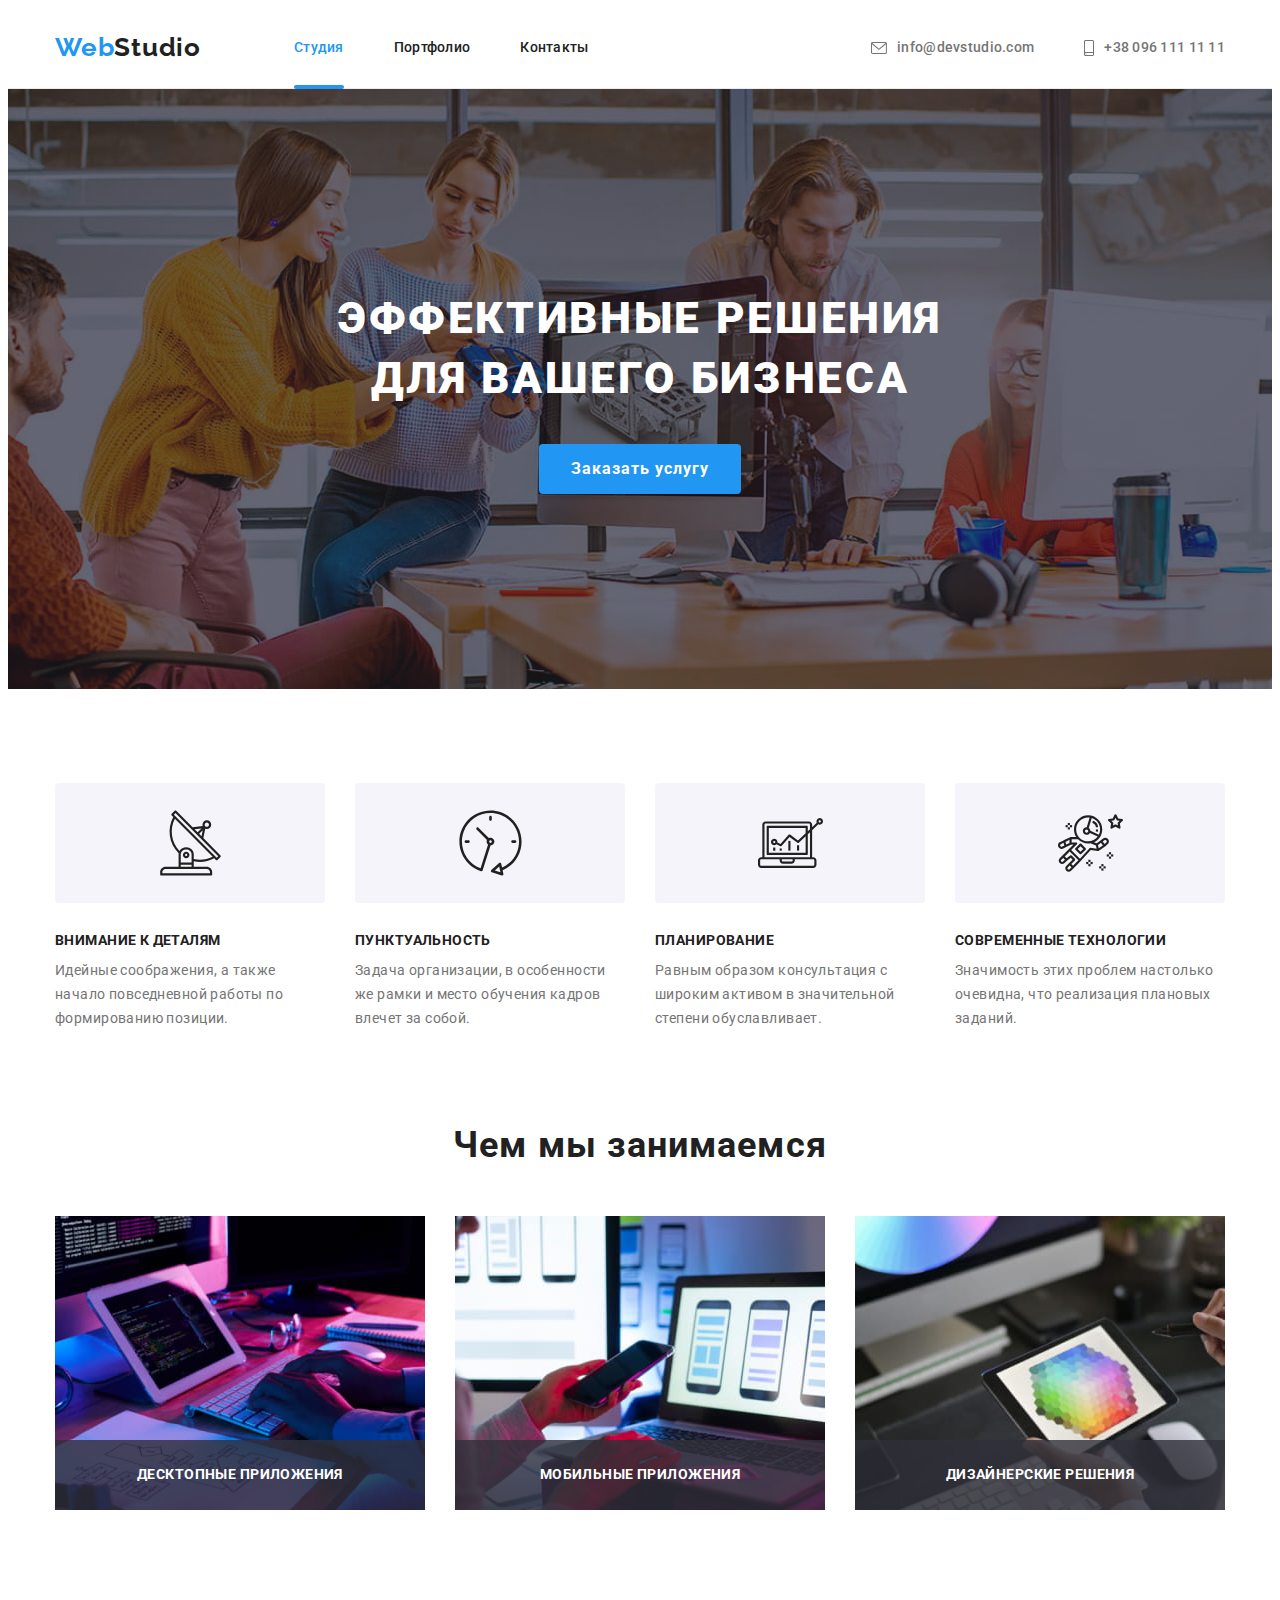
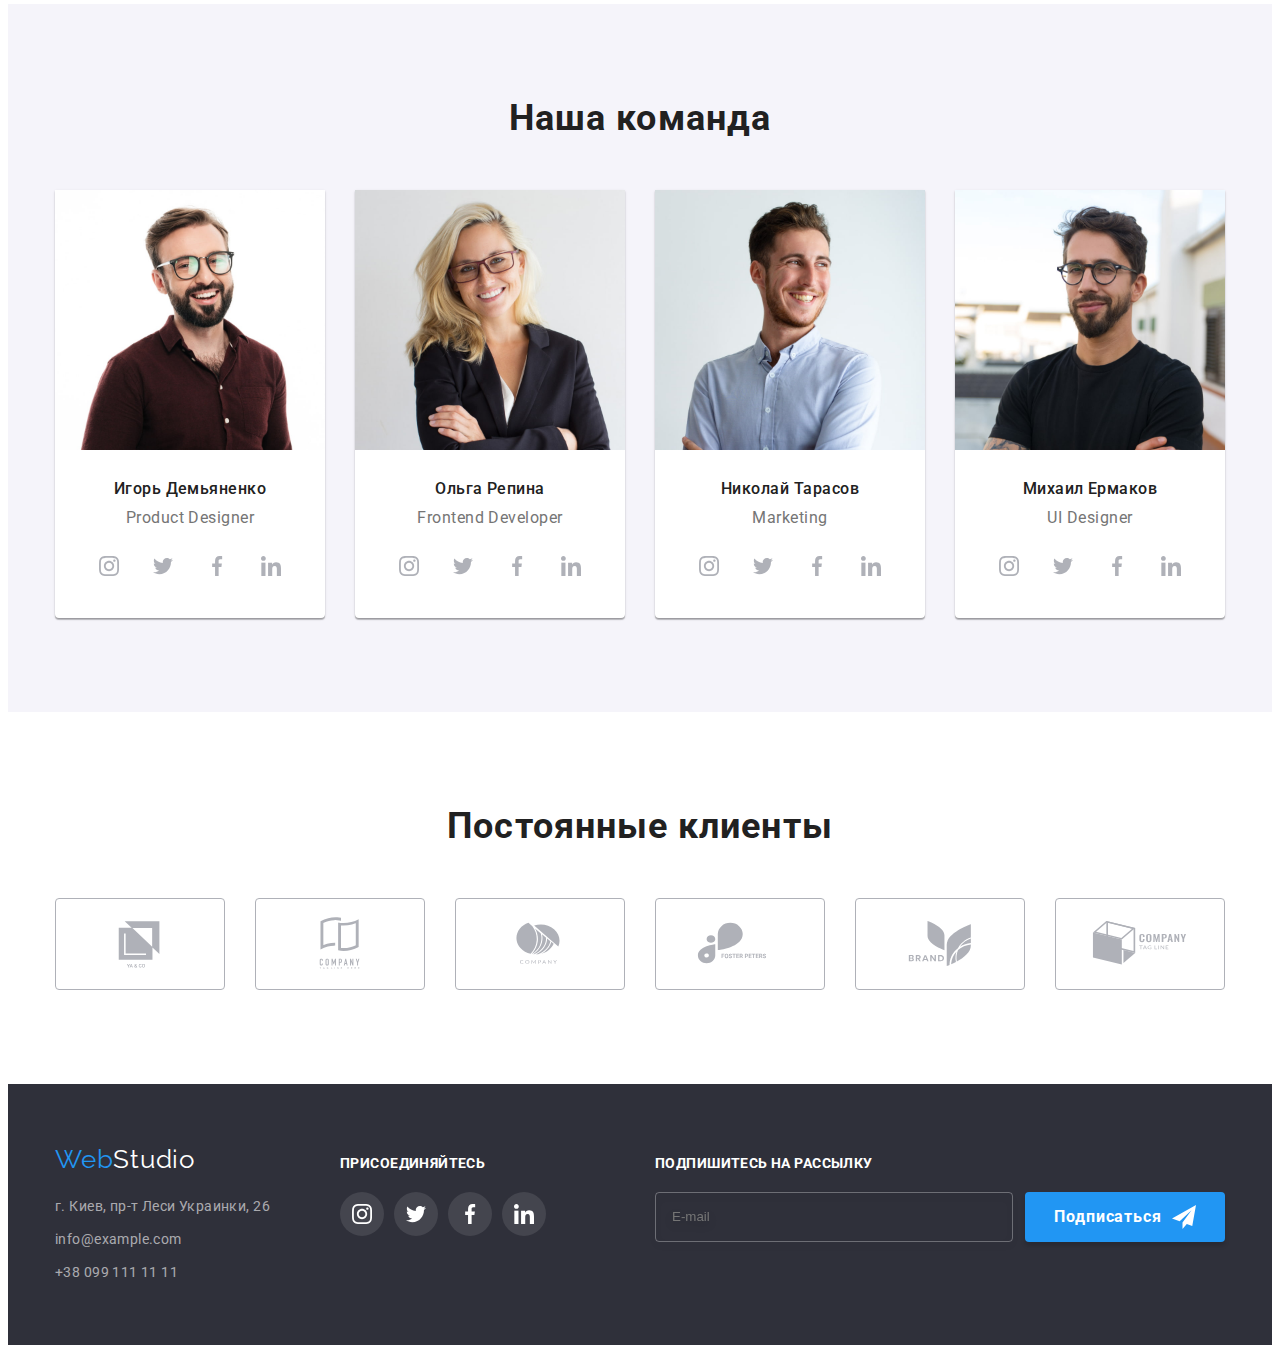
==== commit a4487c0a: "fixing mistakes" ====
--- a/index.html
+++ b/index.html
@@ -497,8 +497,8 @@
               placeholder="E-mail"
             />
             <button type="submit" class="sign-button">
-              <span class="sign-text"> Подписаться </span>
-              <svg class="sign-icon" width="24" height="24">
+              <span class="sign-button__text"> Подписаться </span>
+              <svg class="sign-button__icon" width="24" height="24">
                 <use href="./images/symbol-defs.svg#icon-send"></use>
               </svg>
             </button>
@@ -573,7 +573,7 @@
               id="user-text"
             ></textarea>
           </div>
-          <div class="modal-field">
+          <div class="modal-field modal-field--indent">
             <input
               type="checkbox"
               id="privacy-check"
@@ -582,7 +582,7 @@
             />
             <label for="privacy-check" class="checkbox-label">
               Соглашаюсь с рассылкой и принимаю
-              <span class="checkbox-span"> Условия договора </span>
+              <a class="checkbox-link"> Условия договора </a>
             </label>
           </div>
           <div class="modal-button-wrap">
--- a/css/styles.css
+++ b/css/styles.css
@@ -649,6 +649,7 @@
 
 .join-content {
   margin-left: 70px;
+  flex-grow: 1;
 }
 
 .footer-social-list {
@@ -714,7 +715,9 @@
 }
 
 .sign-button {
-  position: relative;
+  display: inline-flex;
+  justify-content: center;
+  align-items: center;
   margin-left: 12px;
   width: 200px;
   height: 50px;
@@ -724,27 +727,19 @@
   padding: 0;
  
 }
-.sign-text {
-  position: absolute;
-  top: 50%;
-  transform: translateY(-50%);
-  left: 29px;
-    font-weight: 700;
-    font-size: 16px;
-    line-height: 1.88;
-    text-align: center;
-    letter-spacing: 0.06em;
-    color: var(--primary-white-color);
-
-}
-
-.sign-icon {
+.sign-button__text {
+ font-weight: 700;
+ font-size: 16px;
+ line-height: 1.88;
+ text-align: center;
+ letter-spacing: 0.06em;
+ color: var(--primary-white-color);
+
+}
+
+.sign-button__icon {
   fill: var(--primary-white-color);
   margin-left: 10px;
-  position: absolute;
-  top: 50%;
-  transform: translateY(-50%);
-  left: 138px;
 
  
 }
@@ -776,6 +771,9 @@
   padding: 40px;
 }
 .modal-close {
+  display: flex;
+  justify-content: center;
+  align-items: center;
   position: absolute;
   width: 30px;
   height: 30px;
@@ -784,13 +782,11 @@
   background: var(--primary-white-color);
   border: 1px solid rgba(0, 0, 0, 0.1);
   box-sizing: border-box;
+  border-radius: 50%;
 }
 .modal-icon {
-  position: absolute;
   width: 18px;
   height: 18px;
-  right: 5px;
-  top: 5px;
   transition: fill 250ms cubic-bezier(0.4, 0, 0.2, 1);
 }
 .modal-icon:hover,
@@ -876,7 +872,13 @@
   transform: translateY(-50%);
   transition: fill 250ms cubic-bezier(0.4, 0, 0.2, 1);
 }
+
+.modal-field--indent {
+  margin-bottom: 30px;
+  margin-top: 10px;
+}
 .modal-comment {
+  display: block;
   width: 100%;
   height: 120px;;
   border: 1px solid rgba(33, 33, 33, 0.2);
@@ -906,7 +908,8 @@
  }
 
 
- .checkbox-span {
+ .checkbox-link {
+   margin-left: 3px;
   color: var(--accent-color);
   text-decoration: underline;
   font-size: 14px;
